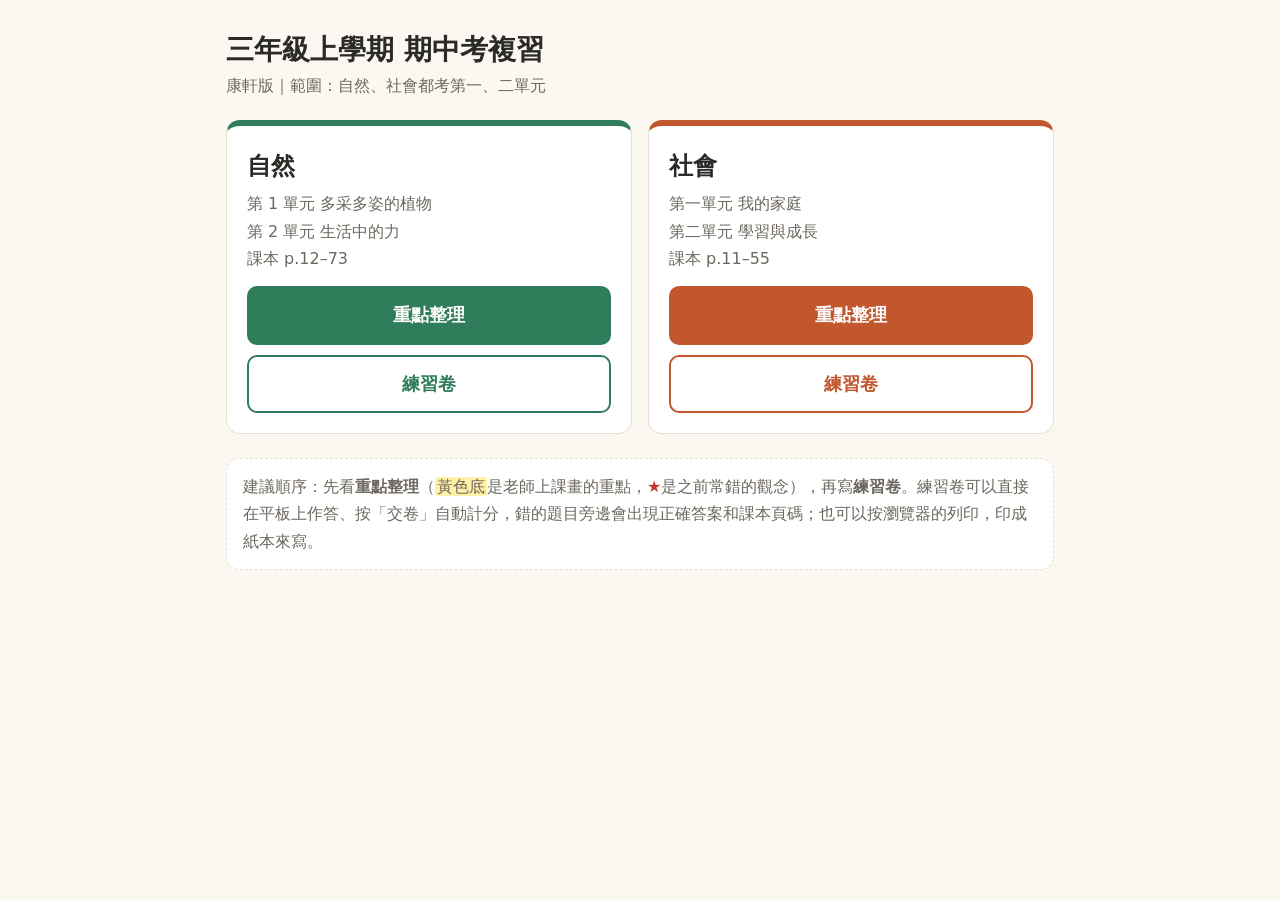
==== index.html @ 632a7ad4 "Add midterm review site: home, science & social notes and practice quizzes Co-Authored-By: Claude Op" ====
<!doctype html>
<html lang="zh-Hant">
<head>
<meta charset="utf-8">
<meta name="viewport" content="width=device-width, initial-scale=1">
<title>三年級上學期 期中考複習</title>
<link rel="stylesheet" href="assets/style.css">
</head>
<body>
<div class="wrap">
  <h1>三年級上學期 期中考複習</h1>
  <p class="sub">康軒版｜範圍：自然、社會都考第一、二單元</p>

  <div class="subjects">
    <section class="subject science">
      <h2>自然</h2>
      <p>第 1 單元 多采多姿的植物<br>第 2 單元 生活中的力<br>課本 p.12–73</p>
      <div class="btns">
        <a class="btn primary" href="science/notes.html">重點整理</a>
        <a class="btn" href="science/quiz.html">練習卷</a>
      </div>
    </section>
    <section class="subject social">
      <h2>社會</h2>
      <p>第一單元 我的家庭<br>第二單元 學習與成長<br>課本 p.11–55</p>
      <div class="btns">
        <a class="btn primary" href="social/notes.html">重點整理</a>
        <a class="btn" href="social/quiz.html">練習卷</a>
      </div>
    </section>
  </div>

  <div class="tip">
    建議順序：先看<b>重點整理</b>（<span class="hl">黃色底</span>是老師上課畫的重點，<span class="star">★</span>是之前常錯的觀念），再寫<b>練習卷</b>。練習卷可以直接在平板上作答、按「交卷」自動計分，錯的題目旁邊會出現正確答案和課本頁碼；也可以按瀏覽器的列印，印成紙本來寫。
  </div>
</div>
</body>
</html>
---- assets/style.css ----
:root {
  --bg: #fbf8f2;
  --card: #ffffff;
  --ink: #2b2a27;
  --muted: #6d685f;
  --line: #e6e0d4;
  --accent: #c2572e;      /* 社會 */
  --accent-2: #2f7d5b;    /* 自然 */
  --mark: #fff1a8;
  --ok: #2f7d5b;
  --ok-bg: #e5f4e4;
  --bad: #c0392b;
  --bad-bg: #fbebeb;
  --radius: 14px;
}
* { box-sizing: border-box; }
html { -webkit-text-size-adjust: 100%; }
body {
  margin: 0;
  background: var(--bg);
  color: var(--ink);
  font-family: "Noto Sans TC", "PingFang TC", "Microsoft JhengHei", system-ui, sans-serif;
  font-size: 18px;
  line-height: 1.7;
}
.wrap { max-width: 860px; margin: 0 auto; padding: 20px 16px 64px; }
a { color: inherit; }
header.top { display: flex; align-items: center; gap: 12px; flex-wrap: wrap; margin-bottom: 8px; }
header.top a.home { text-decoration: none; font-size: 15px; color: var(--muted); border: 1px solid var(--line); padding: 4px 12px; border-radius: 999px; background: var(--card); }
h1 { font-size: 28px; line-height: 1.3; margin: 12px 0 4px; }
h2 { font-size: 22px; margin: 36px 0 10px; padding-bottom: 6px; border-bottom: 3px solid var(--line); }
h3 { font-size: 19px; margin: 24px 0 6px; }
.sub { color: var(--muted); margin: 0 0 16px; font-size: 16px; }
.social { --theme: var(--accent); }
.science { --theme: var(--accent-2); }
h2 { border-bottom-color: color-mix(in srgb, var(--theme, var(--accent)) 35%, white); }

/* home */
.subjects { display: grid; grid-template-columns: repeat(auto-fit, minmax(260px, 1fr)); gap: 16px; margin-top: 20px; }
.subject { background: var(--card); border: 1px solid var(--line); border-radius: var(--radius); padding: 20px; border-top: 6px solid var(--theme); }
.subject h2 { border: 0; margin: 0 0 4px; padding: 0; font-size: 24px; }
.subject p { margin: 0 0 14px; color: var(--muted); font-size: 16px; }
.btns { display: flex; flex-direction: column; gap: 10px; }
.btn { display: block; text-decoration: none; text-align: center; padding: 12px 14px; border-radius: 10px; font-weight: 700; border: 2px solid var(--theme); color: var(--theme); background: #fff; }
.btn.primary { background: var(--theme); color: #fff; }
.tip { margin-top: 24px; background: var(--card); border: 1px dashed var(--line); border-radius: var(--radius); padding: 14px 16px; font-size: 16px; color: var(--muted); }

/* notes */
.notes table { width: 100%; border-collapse: collapse; margin: 10px 0 14px; font-size: 16px; background: var(--card); }
.notes th, .notes td { border: 1px solid var(--line); padding: 6px 10px; text-align: left; vertical-align: top; }
.notes th { background: color-mix(in srgb, var(--theme) 10%, white); }
.table-scroll { overflow-x: auto; }
.notes ul, .notes ol { padding-left: 1.4em; margin: 6px 0; }
.notes li { margin: 2px 0; }
mark, .hl { background: var(--mark); padding: 0 2px; border-radius: 3px; }
.star { color: var(--bad); font-weight: 700; }
.box { background: var(--card); border: 1px solid var(--line); border-left: 6px solid var(--theme); border-radius: 10px; padding: 10px 14px; margin: 12px 0; }
.box.warn { border-left-color: var(--bad); background: #fffaf8; }
.legend { font-size: 15px; color: var(--muted); }
.toc { display: flex; flex-wrap: wrap; gap: 8px; margin: 8px 0 0; }
.toc a { font-size: 15px; text-decoration: none; padding: 4px 10px; border-radius: 999px; background: var(--card); border: 1px solid var(--line); }

/* quiz */
.score-bar { position: sticky; top: 0; z-index: 5; background: var(--bg); padding: 10px 0; display: flex; gap: 10px; align-items: center; flex-wrap: wrap; border-bottom: 1px solid var(--line); }
.score-bar button { font: inherit; font-size: 16px; font-weight: 700; padding: 8px 16px; border-radius: 10px; border: 2px solid var(--theme); background: var(--theme); color: #fff; cursor: pointer; }
.score-bar button.ghost { background: #fff; color: var(--theme); }
.score { font-size: 20px; font-weight: 700; }
.section-note { color: var(--muted); font-size: 16px; margin: 0 0 8px; }
.shared-opts { background: var(--card); border: 1px solid var(--line); border-radius: 10px; padding: 8px 12px; margin-bottom: 8px; font-size: 16px; }
.q { background: var(--card); border: 1px solid var(--line); border-radius: 12px; padding: 12px 14px; margin: 10px 0; }
.q .stem { display: flex; gap: 8px; }
.q .no { font-weight: 700; min-width: 1.8em; }
.choices { display: flex; flex-wrap: wrap; gap: 8px; margin: 8px 0 0 2.2em; }
.choice { font: inherit; font-size: 16px; padding: 6px 12px; border-radius: 10px; border: 2px solid var(--line); background: #fff; cursor: pointer; text-align: left; color: var(--ink); }
.choice.sel { border-color: var(--theme); background: color-mix(in srgb, var(--theme) 12%, white); font-weight: 700; }
.choice.big { min-width: 3em; text-align: center; font-size: 20px; }
.q.ok { border-color: var(--ok); background: var(--ok-bg); }
.q.bad { border-color: var(--bad); background: var(--bad-bg); }
.feedback { display: none; margin: 8px 0 0 2.2em; font-size: 16px; }
.done .feedback { display: block; }
.feedback .ans { font-weight: 700; }
.q.bad .feedback .ans { color: var(--bad); }
.q.ok .feedback .ans { color: var(--ok); }
.choice.correct { border-color: var(--ok); }
.done .choice { cursor: default; }
.page { color: var(--muted); font-size: 14px; }

@media (max-width: 520px) {
  body { font-size: 17px; }
  .choices, .feedback { margin-left: 0; }
  h1 { font-size: 24px; }
}
@media print {
  body { background: #fff; font-size: 14px; }
  .score-bar, header.top a.home, .no-print { display: none !important; }
  .q, .box, .subject { break-inside: avoid; }
  .choice { border: 1px solid #999; padding: 2px 8px; }
  .done .feedback { display: block; }
  .wrap { padding: 0; }
}
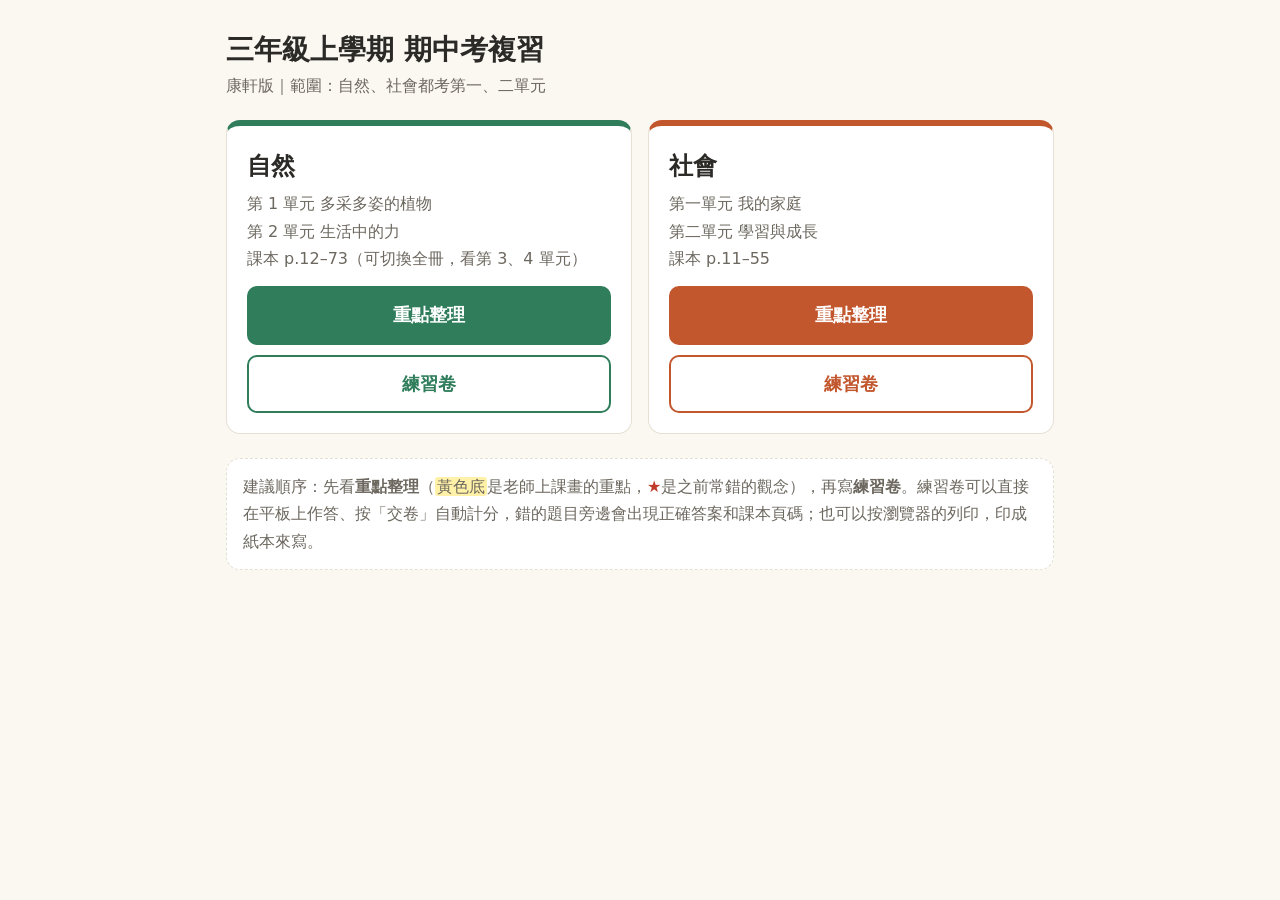
==== commit 7bd527db: "自然：重點整理與練習卷新增期中考／全冊切換，補齊第 3、4 單元、附錄，練習卷擴充到 145 題 - 維持重點整理、練習卷分開兩頁 - 預設只顯示期中考範圍（第 1、2 單元），按「全冊」顯示第 3、" ====
--- a/index.html
+++ b/index.html
@@ -14,7 +14,7 @@
   <div class="subjects">
     <section class="subject science">
       <h2>自然</h2>
-      <p>第 1 單元 多采多姿的植物<br>第 2 單元 生活中的力<br>課本 p.12–73</p>
+      <p>第 1 單元 多采多姿的植物<br>第 2 單元 生活中的力<br>課本 p.12–73（可切換全冊，看第 3、4 單元）</p>
       <div class="btns">
         <a class="btn primary" href="science/notes.html">重點整理</a>
         <a class="btn" href="science/quiz.html">練習卷</a>
--- a/assets/style.css
+++ b/assets/style.css
@@ -85,6 +85,18 @@
 .done .choice { cursor: default; }
 .page { color: var(--muted); font-size: 14px; }
 
+/* 範圍切換（期中考 / 全冊） */
+.scope { display: flex; flex-wrap: wrap; gap: 8px; align-items: center; margin: 10px 0 4px; font-size: 16px; }
+.scope button { font: inherit; border: 2px solid var(--line); background: var(--card); border-radius: 999px; padding: 4px 14px; cursor: pointer; min-height: 38px; color: var(--ink); }
+.scope button[aria-pressed="true"] { border-color: var(--theme); background: color-mix(in srgb, var(--theme) 12%, white); font-weight: 700; }
+body.s12 .later { display: none !important; }
+.unit { font-size: 20px; font-weight: 700; color: var(--theme); border-top: 3px double var(--line); padding-top: 12px; margin-top: 40px; letter-spacing: .06em; }
+.tag-later { font-size: 13px; color: var(--muted); border: 1px solid var(--line); border-radius: 999px; padding: 0 8px; margin-left: 6px; vertical-align: 2px; }
+figure.fig { margin: 10px 0; background: var(--card); border: 1px solid var(--line); border-radius: 10px; padding: 10px; }
+figure.fig svg { width: 100%; height: auto; display: block; }
+figure.fig figcaption { font-size: 14px; color: var(--muted); margin-top: 4px; }
+.sw { display: inline-block; width: 14px; height: 14px; border-radius: 4px; margin-right: 6px; vertical-align: -2px; border: 1px solid rgba(0,0,0,.15); }
+
 @media (max-width: 520px) {
   body { font-size: 17px; }
   .choices, .feedback { margin-left: 0; }
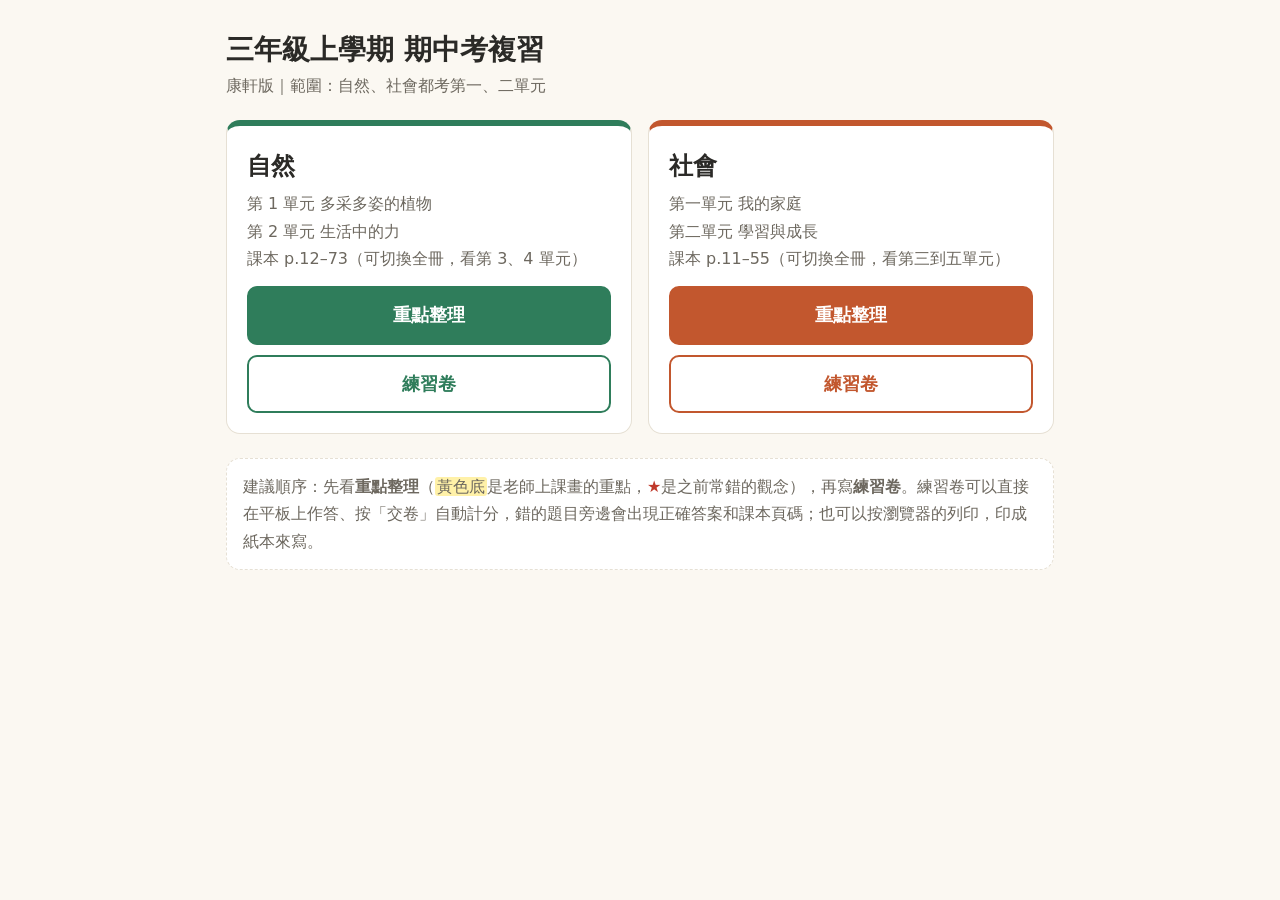
==== commit 0c1bb837: "社會：重點整理與練習卷新增期中考／全冊切換，補齊第三到五單元、附錄，練習卷擴充到 115 題 - 維持重點整理、練習卷分開兩頁，預設只顯示期中考範圍（第一、二單元） - 重點整理補上第三單元 班級與我" ====
--- a/index.html
+++ b/index.html
@@ -22,7 +22,7 @@
     </section>
     <section class="subject social">
       <h2>社會</h2>
-      <p>第一單元 我的家庭<br>第二單元 學習與成長<br>課本 p.11–55</p>
+      <p>第一單元 我的家庭<br>第二單元 學習與成長<br>課本 p.11–55（可切換全冊，看第三到五單元）</p>
       <div class="btns">
         <a class="btn primary" href="social/notes.html">重點整理</a>
         <a class="btn" href="social/quiz.html">練習卷</a>
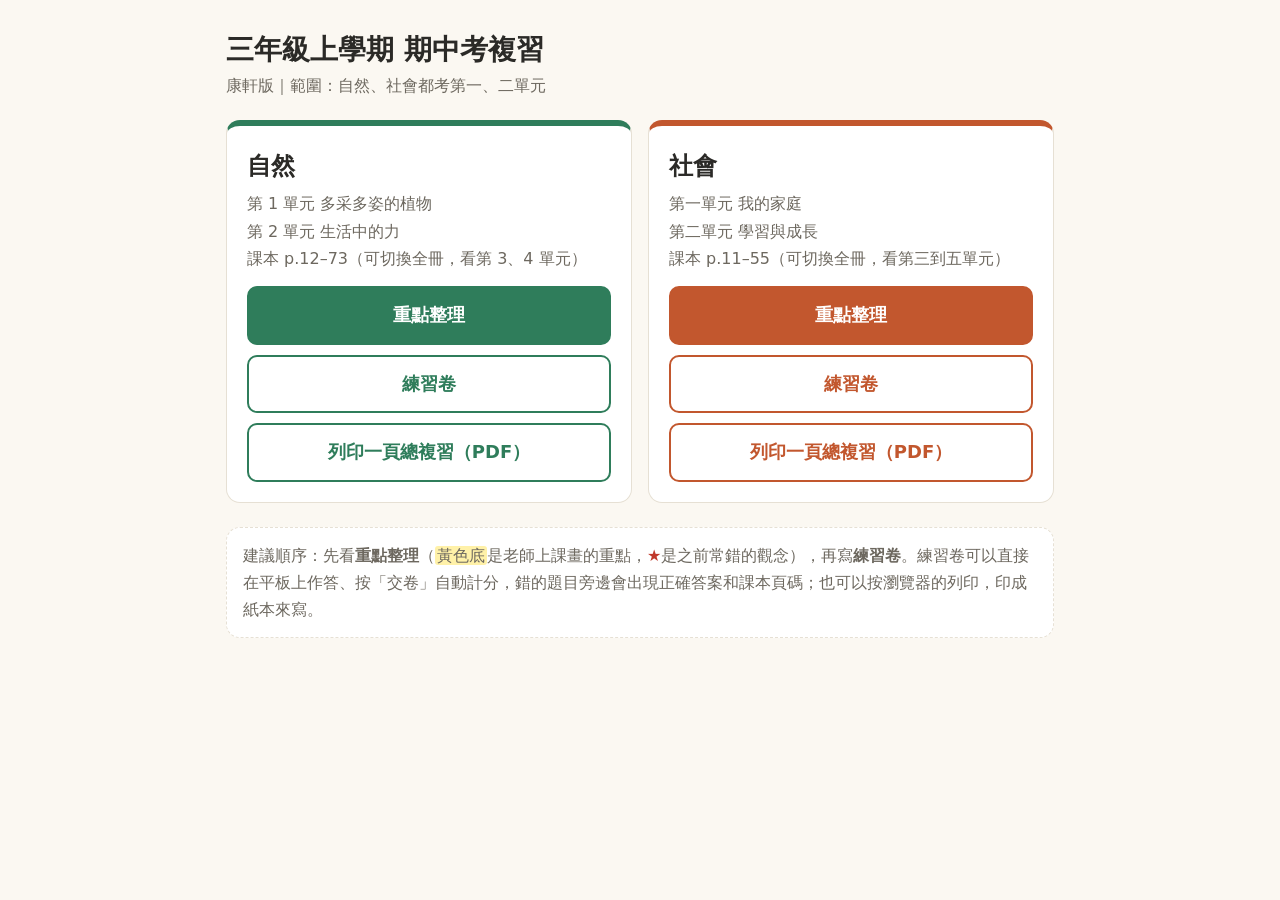
==== commit 6612f0a4: "重新編排插圖：自然 8 張分段插圖、海報移到總複習；社會加入配偶稱呼、收入消費儲蓄、原住民族命名；新增 3A 一頁總複習 PDF Co-Authored-By: Claude Opus 5.5 <no" ====
--- a/index.html
+++ b/index.html
@@ -18,6 +18,7 @@
       <div class="btns">
         <a class="btn primary" href="science/notes.html">重點整理</a>
         <a class="btn" href="science/quiz.html">練習卷</a>
+        <a class="btn" href="print/3A_自然.pdf" target="_blank" rel="noopener">列印一頁總複習（PDF）</a>
       </div>
     </section>
     <section class="subject social">
@@ -26,6 +27,7 @@
       <div class="btns">
         <a class="btn primary" href="social/notes.html">重點整理</a>
         <a class="btn" href="social/quiz.html">練習卷</a>
+        <a class="btn" href="print/3A_社會.pdf" target="_blank" rel="noopener">列印一頁總複習（PDF）</a>
       </div>
     </section>
   </div>
--- a/assets/style.css
+++ b/assets/style.css
@@ -110,3 +110,31 @@
   .done .feedback { display: block; }
   .wrap { padding: 0; }
 }
+
+/* 手繪風格圖 */
+figure.sketch { margin: 14px 0 18px; background: #fffdf8; border: 1px solid var(--line); border-radius: var(--radius); padding: 10px 10px 6px; }
+figure.sketch svg { display: block; width: 100%; height: auto; }
+.sketch-scroll { overflow-x: auto; -webkit-overflow-scrolling: touch; }
+figure.sketch figcaption { font-size: 16px; color: var(--muted); padding: 6px 4px 2px; }
+@media (max-width: 640px) { figure.sketch svg { min-width: 640px; } }
+@media print { figure.sketch { break-inside: avoid; } figure.sketch svg { min-width: 0; } }
+.swipe-hint { display: none; margin: 0 0 4px; font-size: 14px; color: var(--muted); text-align: center; }
+@media (max-width: 640px) { .swipe-hint { display: block; } }
+@media print { .swipe-hint { display: none !important; } }
+
+/* 色鉛筆插圖海報 */
+figure.poster { margin: 16px auto 20px; max-width: 640px; text-align: center; }
+figure.poster img { display: block; width: 100%; height: auto; border-radius: 12px; border: 1px solid var(--line); box-shadow: 0 2px 10px rgba(80, 60, 30, .12); background: #f6efe2; }
+figure.poster figcaption { text-align: left; font-size: 16px; color: var(--muted); padding: 8px 4px 0; }
+.zoom-hint { color: var(--muted); font-size: 14px; }
+@media print { figure.poster { break-inside: avoid; max-width: 100%; } .zoom-hint { display: none; } }
+
+/* 分段插圖與總複習 */
+figure.panel { margin: 14px auto 18px; max-width: 460px; }
+figure.panel.wide { max-width: 720px; }
+figure.panel img { display: block; width: 100%; height: auto; border-radius: 12px; border: 1px solid var(--line); background: #fbf6ec; }
+figure.panel figcaption { font-size: 16px; color: var(--muted); padding: 6px 4px 0; }
+.poster-grid { display: grid; grid-template-columns: repeat(auto-fit, minmax(300px, 1fr)); gap: 14px; }
+.poster-grid figure.poster { margin: 0; max-width: none; }
+figure.poster.summary { max-width: 560px; }
+@media print { figure.panel { break-inside: avoid; } .poster-grid { display: block; } }
